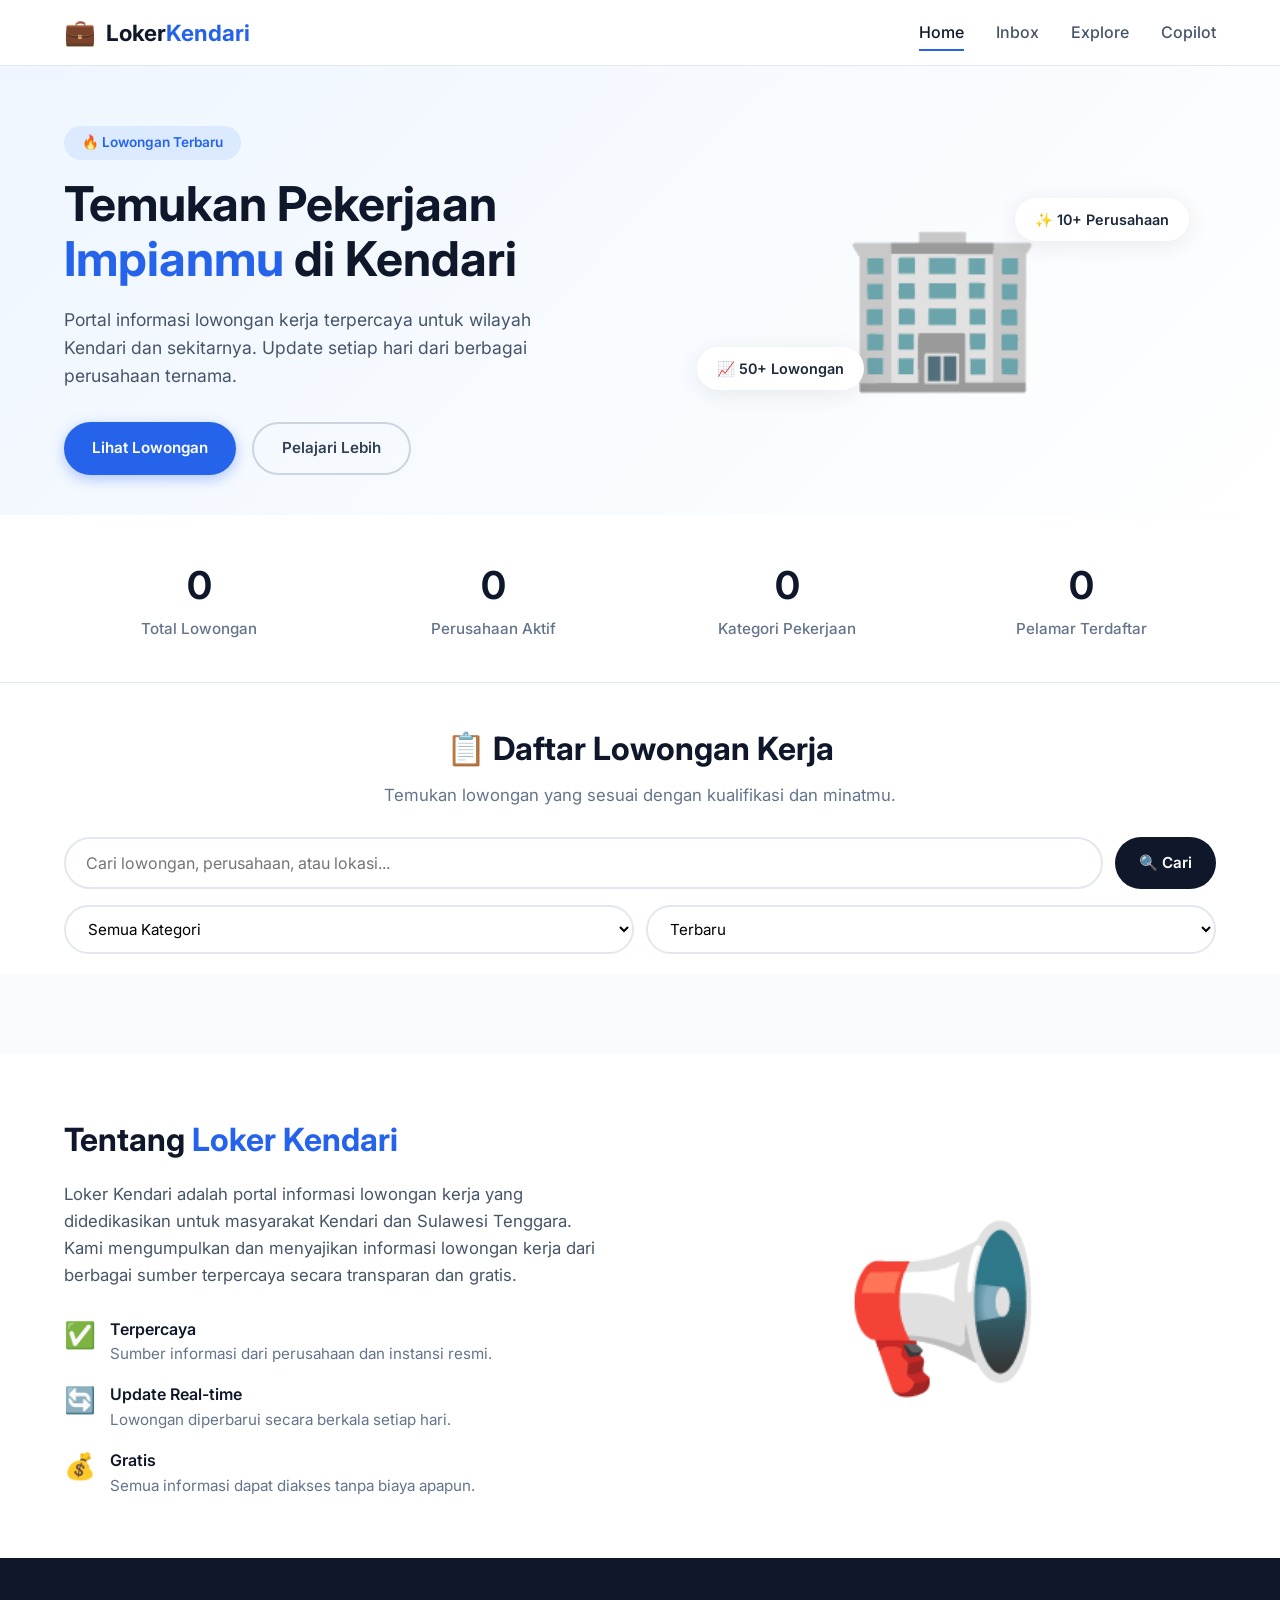
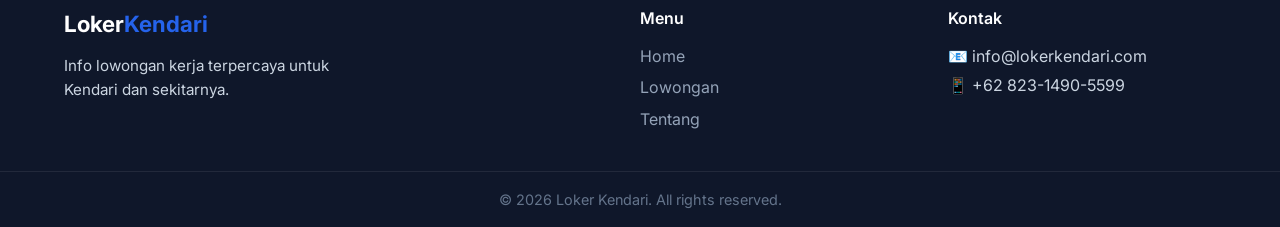
==== index.html @ 2b018ae6 "Update index.html" ====
<!DOCTYPE html>
<html lang="id">
<head>
    <meta charset="UTF-8" />
    <meta name="viewport" content="width=device-width, initial-scale=1.0" />
    <title>Loker Kendari - Info Lowongan Kerja Kendari Terbaru</title>
    <meta name="description" content="Info lowongan kerja terbaru di Kendari, Sulawesi Tenggara." />
    <link rel="stylesheet" href="style.css" />
    <link rel="preconnect" href="https://fonts.googleapis.com" />
    <link rel="preconnect" href="https://fonts.gstatic.com" crossorigin />
    <link href="https://fonts.googleapis.com/css2?family=Inter:opsz,wght@14..32,400;14..32,500;14..32,600;14..32,700&display=swap" rel="stylesheet" />
    <link rel="icon" href="data:image/svg+xml,<svg xmlns='http://www.w3.org/2000/svg' viewBox='0 0 100 100'><text y='.9em' font-size='90'>💼</text></svg>" />
    <!-- Font Awesome -->
    <link rel="stylesheet" href="https://cdnjs.cloudflare.com/ajax/libs/font-awesome/6.5.0/css/all.min.css" />
</head>
<body>

    <!-- ===== HEADER / NAVBAR ===== -->
    <header class="navbar">
        <div class="container nav-container">
            <a href="#" class="logo">
                <span class="logo-icon">💼</span>
                <span class="logo-text">Loker<span class="highlight">Kendari</span></span>
            </a>
            <nav class="nav-menu" id="navMenu">
                <a href="#home" class="nav-link active">Home</a>
                <a href="#" id="navInbox" class="nav-link">Inbox</a>
                <a href="#" id="navExplore" class="nav-link">Explore</a>
                <a href="#" id="navCopilot" class="nav-link">Copilot</a>
            </nav>
            <button class="hamburger" id="hamburger" aria-label="Toggle menu">
                <span></span><span></span><span></span>
            </button>
        </div>
    </header>

    <!-- ===== HERO SECTION ===== -->
    <section class="hero" id="home">
        <div class="container hero-container">
            <div class="hero-content">
                <span class="hero-badge">🔥 Lowongan Terbaru</span>
                <h1 class="hero-title">
                    Temukan Pekerjaan <br />
                    <span class="highlight">Impianmu</span> di Kendari
                </h1>
                <p class="hero-desc">
                    Portal informasi lowongan kerja terpercaya untuk wilayah Kendari
                    dan sekitarnya. Update setiap hari dari berbagai perusahaan ternama.
                </p>
                <div class="hero-actions">
                    <a href="#jobs" class="btn btn-primary">Lihat Lowongan</a>
                    <a href="#about" class="btn btn-outline">Pelajari Lebih</a>
                </div>
            </div>
            <div class="hero-visual">
                <div class="hero-emoji">🏢</div>
                <div class="floating-badge badge-1">✨ 10+ Perusahaan</div>
                <div class="floating-badge badge-2">📈 50+ Lowongan</div>
            </div>
        </div>
    </section>

    <!-- ===== STATS BANNER ===== -->
    <section class="stats">
        <div class="container stats-grid">
            <div class="stat-item">
                <span class="stat-number" data-count="12">0</span>
                <span class="stat-label">Total Lowongan</span>
            </div>
            <div class="stat-item">
                <span class="stat-number" data-count="10">0</span>
                <span class="stat-label">Perusahaan Aktif</span>
            </div>
            <div class="stat-item">
                <span class="stat-number" data-count="6">0</span>
                <span class="stat-label">Kategori Pekerjaan</span>
            </div>
            <div class="stat-item">
                <span class="stat-number" data-count="250">0</span>
                <span class="stat-label">Pelamar Terdaftar</span>
            </div>
        </div>
    </section>

    <!-- ===== FILTER & SEARCH ===== -->
    <section class="filter-section" id="jobs">
        <div class="container">
            <div class="filter-header">
                <h2 class="section-title">📋 Daftar Lowongan Kerja</h2>
                <p class="section-subtitle">Temukan lowongan yang sesuai dengan kualifikasi dan minatmu.</p>
            </div>
            <div class="filter-bar">
                <div class="search-wrapper">
                    <input type="text" id="searchInput" placeholder="Cari lowongan, perusahaan, atau lokasi..." />
                    <button id="searchBtn" class="btn btn-search">🔍 Cari</button>
                </div>
                <div class="filter-options">
                    <select id="categoryFilter">
                        <option value="all">Semua Kategori</option>
                        <option value="Administrasi">Administrasi</option>
                        <option value="Marketing & Sales">Marketing & Sales</option>
                        <option value="Teknologi & IT">Teknologi & IT</option>
                        <option value="Keuangan & Perbankan">Keuangan & Perbankan</option>
                        <option value="Pendidikan">Pendidikan</option>
                        <option value="Kesehatan">Kesehatan</option>
                        <option value="Teknik & Konstruksi">Teknik & Konstruksi</option>
                        <option value="Logistik & Transportasi">Logistik & Transportasi</option>
                    </select>
                    <select id="sortFilter">
                        <option value="terbaru">Terbaru</option>
                        <option value="terlama">Terlama</option>
                        <option value="gaji-tertinggi">Gaji Tertinggi</option>
                        <option value="gaji-terendah">Gaji Terendah</option>
                    </select>
                </div>
            </div>
        </div>
    </section>

    <!-- ===== JOB LISTINGS ===== -->
    <section class="jobs-section">
        <div class="container">
            <div class="jobs-grid" id="jobsGrid"></div>
            <div class="jobs-loading" id="loadingIndicator">
                <div class="spinner"></div>
                <p>Memuat lowongan...</p>
            </div>
            <div class="jobs-empty" id="emptyState" style="display:none;">
                <div class="empty-icon">🔍</div>
                <h3>Tidak ada lowongan ditemukan</h3>
                <p>Coba ubah kata kunci atau filter pencarian.</p>
            </div>
        </div>
    </section>

    <!-- ===== ABOUT SECTION ===== -->
    <section class="about-section" id="about">
        <div class="container about-container">
            <div class="about-content">
                <h2 class="section-title">Tentang <span class="highlight">Loker Kendari</span></h2>
                <p>
                    Loker Kendari adalah portal informasi lowongan kerja yang didedikasikan
                    untuk masyarakat Kendari dan Sulawesi Tenggara. Kami mengumpulkan dan
                    menyajikan informasi lowongan kerja dari berbagai sumber terpercaya
                    secara transparan dan gratis.
                </p>
                <div class="about-features">
                    <div class="about-feature">
                        <span>✅</span>
                        <div>
                            <h4>Terpercaya</h4>
                            <p>Sumber informasi dari perusahaan dan instansi resmi.</p>
                        </div>
                    </div>
                    <div class="about-feature">
                        <span>🔄</span>
                        <div>
                            <h4>Update Real-time</h4>
                            <p>Lowongan diperbarui secara berkala setiap hari.</p>
                        </div>
                    </div>
                    <div class="about-feature">
                        <span>💰</span>
                        <div>
                            <h4>Gratis</h4>
                            <p>Semua informasi dapat diakses tanpa biaya apapun.</p>
                        </div>
                    </div>
                </div>
            </div>
            <div class="about-illustration">
                <div class="about-emoji">📢</div>
            </div>
        </div>
    </section>

    <!-- ===== INBOX POPUP ===== -->
    <div class="inbox-popup" id="inboxPopup">
        <i class="fas fa-envelope-open-text"></i>
        <span>Anda memiliki 3 pesan baru</span>
        <button id="closeInbox">&times;</button>
    </div>

    <!-- ===== EXPLORE MODAL ===== -->
    <div class="modal-overlay" id="exploreModal">
        <div class="modal-box">
            <button class="modal-close" id="closeExplore">&times;</button>
            <h3><i class="fas fa-compass"></i> Explore Lowongan</h3>
            <p>Jelajahi berbagai kategori pekerjaan di Kendari.</p>
            <div class="explore-tags">
                <span>💻 Teknologi</span>
                <span>📊 Marketing</span>
                <span>💰 Keuangan</span>
                <span>📚 Pendidikan</span>
                <span>🏥 Kesehatan</span>
                <span>⚙️ Teknik</span>
            </div>
        </div>
    </div>

    <!-- ===== FOOTER ===== -->
    <footer class="footer">
        <div class="container footer-container">
            <div class="footer-brand">
                <span class="logo-text">Loker<span class="highlight">Kendari</span></span>
                <p>Info lowongan kerja terpercaya untuk Kendari dan sekitarnya.</p>
            </div>
            <div class="footer-links">
                <h4>Menu</h4>
                <a href="#home">Home</a>
                <a href="#jobs">Lowongan</a>
                <a href="#about">Tentang</a>
            </div>
            <div class="footer-contact">
                <h4>Kontak</h4>
                <p>📧 info@lokerkendari.com</p>
                <p>📱 +62 823-1490-5599</p>
            </div>
        </div>
        <div class="footer-bottom">
            <div class="container">
                <p>&copy; 2026 Loker Kendari. All rights reserved.</p>
            </div>
        </div>
    </footer>

    <script src="script.js"></script>
</body>
</html>
---- style.css ----
/* ===== RESET & BASE ===== */
*,
*::before,
*::after {
    margin: 0;
    padding: 0;
    box-sizing: border-box;
}

:root {
    --primary: #2563eb;
    --primary-dark: #1d4ed8;
    --primary-light: #dbeafe;
    --secondary: #0f172a;
    --accent: #f59e0b;
    --gray-50: #f8fafc;
    --gray-100: #f1f5f9;
    --gray-200: #e2e8f0;
    --gray-300: #cbd5e1;
    --gray-400: #94a3b8;
    --gray-500: #64748b;
    --gray-600: #475569;
    --gray-700: #334155;
    --gray-800: #1e293b;
    --gray-900: #0f172a;
    --radius: 12px;
    --shadow: 0 4px 24px rgba(0, 0, 0, 0.08);
    --shadow-hover: 0 8px 40px rgba(0, 0, 0, 0.14);
    --transition: all 0.3s cubic-bezier(0.4, 0, 0.2, 1);
}

html {
    scroll-behavior: smooth;
}

body {
    font-family: 'Inter', -apple-system, BlinkMacSystemFont, sans-serif;
    background: var(--gray-50);
    color: var(--gray-800);
    line-height: 1.6;
}

.container {
    max-width: 1200px;
    margin: 0 auto;
    padding: 0 24px;
}

a {
    text-decoration: none;
    color: inherit;
}

img {
    max-width: 100%;
}

.highlight {
    color: var(--primary);
}

/* ===== BUTTONS ===== */
.btn {
    display: inline-flex;
    align-items: center;
    gap: 8px;
    padding: 12px 28px;
    border: none;
    border-radius: 50px;
    font-weight: 600;
    font-size: 0.95rem;
    cursor: pointer;
    transition: var(--transition);
    font-family: inherit;
}

.btn-primary {
    background: var(--primary);
    color: #fff;
    box-shadow: 0 4px 14px rgba(37, 99, 235, 0.35);
}

.btn-primary:hover {
    background: var(--primary-dark);
    transform: translateY(-2px);
    box-shadow: 0 8px 24px rgba(37, 99, 235, 0.45);
}

.btn-outline {
    background: transparent;
    color: var(--gray-700);
    border: 2px solid var(--gray-300);
}

.btn-outline:hover {
    border-color: var(--primary);
    color: var(--primary);
    transform: translateY(-2px);
}

.btn-search {
    background: var(--secondary);
    color: #fff;
    padding: 12px 24px;
    border-radius: 50px;
}

.btn-search:hover {
    background: var(--gray-800);
}

/* ===== NAVBAR ===== */
.navbar {
    background: rgba(255, 255, 255, 0.92);
    backdrop-filter: blur(12px);
    -webkit-backdrop-filter: blur(12px);
    border-bottom: 1px solid var(--gray-200);
    position: sticky;
    top: 0;
    z-index: 1000;
    padding: 12px 0;
}

.nav-container {
    display: flex;
    justify-content: space-between;
    align-items: center;
}

.logo {
    display: flex;
    align-items: center;
    gap: 10px;
    font-weight: 700;
    font-size: 1.4rem;
    color: var(--secondary);
}

.logo-icon {
    font-size: 1.6rem;
}

.logo-text .highlight {
    color: var(--primary);
}

.nav-menu {
    display: flex;
    gap: 32px;
    align-items: center;
}

.nav-link {
    font-weight: 500;
    color: var(--gray-600);
    transition: var(--transition);
    position: relative;
    padding: 4px 0;
}

.nav-link::after {
    content: '';
    position: absolute;
    bottom: -2px;
    left: 0;
    width: 0;
    height: 2px;
    background: var(--primary);
    transition: var(--transition);
}

.nav-link:hover,
.nav-link.active {
    color: var(--secondary);
}

.nav-link:hover::after,
.nav-link.active::after {
    width: 100%;
}

.hamburger {
    display: none;
    flex-direction: column;
    gap: 5px;
    background: none;
    border: none;
    cursor: pointer;
    padding: 4px;
}

.hamburger span {
    display: block;
    width: 28px;
    height: 3px;
    background: var(--secondary);
    border-radius: 4px;
    transition: var(--transition);
}

/* ===== HERO ===== */
.hero {
    padding: 60px 0 40px;
    background: linear-gradient(135deg, #eff6ff 0%, #ffffff 100%);
}

.hero-container {
    display: grid;
    grid-template-columns: 1fr 1fr;
    gap: 60px;
    align-items: center;
}

.hero-badge {
    display: inline-block;
    background: var(--primary-light);
    color: var(--primary);
    padding: 6px 18px;
    border-radius: 50px;
    font-size: 0.85rem;
    font-weight: 600;
    margin-bottom: 16px;
}

.hero-title {
    font-size: 3rem;
    font-weight: 700;
    line-height: 1.15;
    color: var(--secondary);
    margin-bottom: 20px;
}

.hero-title .highlight {
    color: var(--primary);
}

.hero-desc {
    color: var(--gray-600);
    font-size: 1.1rem;
    max-width: 480px;
    margin-bottom: 32px;
}

.hero-actions {
    display: flex;
    gap: 16px;
    flex-wrap: wrap;
}

.hero-visual {
    position: relative;
    display: flex;
    justify-content: center;
    align-items: center;
}

.hero-emoji {
    font-size: 10rem;
    animation: float 4s ease-in-out infinite;
}

.floating-badge {
    position: absolute;
    background: #fff;
    padding: 10px 20px;
    border-radius: 50px;
    font-weight: 600;
    font-size: 0.9rem;
    box-shadow: var(--shadow);
    animation: float 3s ease-in-out infinite;
}

.badge-1 {
    top: 10%;
    right: 5%;
    animation-delay: 0.5s;
}

.badge-2 {
    bottom: 15%;
    left: 5%;
    animation-delay: 1s;
}

@keyframes float {
    0%, 100% { transform: translateY(0); }
    50% { transform: translateY(-16px); }
}

/* ===== STATS ===== */
.stats {
    padding: 40px 0;
    background: #fff;
    border-bottom: 1px solid var(--gray-200);
}

.stats-grid {
    display: grid;
    grid-template-columns: repeat(4, 1fr);
    gap: 24px;
    text-align: center;
}

.stat-number {
    display: block;
    font-size: 2.4rem;
    font-weight: 700;
    color: var(--secondary);
}

.stat-label {
    color: var(--gray-500);
    font-weight: 500;
    font-size: 0.95rem;
}

/* ===== FILTER ===== */
.filter-section {
    padding: 40px 0 20px;
    background: #fff;
}

.filter-header {
    text-align: center;
    margin-bottom: 28px;
}

.section-title {
    font-size: 2rem;
    font-weight: 700;
    color: var(--secondary);
    margin-bottom: 8px;
}

.section-subtitle {
    color: var(--gray-500);
    font-size: 1.05rem;
}

.filter-bar {
    display: flex;
    flex-direction: column;
    gap: 16px;
}

.search-wrapper {
    display: flex;
    gap: 12px;
    flex: 1;
}

.search-wrapper input {
    flex: 1;
    padding: 14px 20px;
    border: 2px solid var(--gray-200);
    border-radius: 50px;
    font-size: 1rem;
    transition: var(--transition);
    outline: none;
    font-family: inherit;
}

.search-wrapper input:focus {
    border-color: var(--primary);
    box-shadow: 0 0 0 4px rgba(37, 99, 235, 0.12);
}

.filter-options {
    display: flex;
    gap: 12px;
    flex-wrap: wrap;
}

.filter-options select {
    padding: 12px 18px;
    border: 2px solid var(--gray-200);
    border-radius: 50px;
    background: #fff;
    font-size: 0.95rem;
    font-family: inherit;
    cursor: pointer;
    transition: var(--transition);
    outline: none;
    flex: 1;
    min-width: 160px;
}

.filter-options select:focus {
    border-color: var(--primary);
}

/* ===== JOBS GRID ===== */
.jobs-section {
    padding: 20px 0 60px;
}

.jobs-grid {
    display: grid;
    grid-template-columns: repeat(auto-fill, minmax(340px, 1fr));
    gap: 24px;
}

/* Job Card */
.job-card {
    background: #fff;
    border-radius: var(--radius);
    padding: 24px;
    box-shadow: var(--shadow);
    border: 1px solid var(--gray-100);
    transition: var(--transition);
    cursor: default;
    display: flex;
    flex-direction: column;
}

.job-card:hover {
    transform: translateY(-4px);
    box-shadow: var(--shadow-hover);
}

.job-card-header {
    display: flex;
    justify-content: space-between;
    align-items: flex-start;
    margin-bottom: 12px;
}

.job-card-title {
    font-size: 1.15rem;
    font-weight: 600;
    color: var(--secondary);
}

.job-card-company {
    color: var(--gray-600);
    font-weight: 500;
    margin-bottom: 4px;
}

.job-card-company span {
    color: var(--gray-400);
    font-weight: 400;
}

.job-card-tag {
    background: var(--primary-light);
    color: var(--primary);
    padding: 4px 14px;
    border-radius: 50px;
    font-size: 0.75rem;
    font-weight: 600;
    white-space: nowrap;
}

.job-card-details {
    display: flex;
    flex-wrap: wrap;
    gap: 16px;
    margin: 12px 0 16px;
    font-size: 0.9rem;
    color: var(--gray-500);
}

.job-card-details span {
    display: flex;
    align-items: center;
    gap: 6px;
}

.job-card-desc {
    color: var(--gray-600);
    font-size: 0.95rem;
    line-height: 1.5;
    margin-bottom: 16px;
    flex: 1;
}

.job-card-footer {
    display: flex;
    justify-content: space-between;
    align-items: center;
    padding-top: 16px;
    border-top: 1px solid var(--gray-100);
}

.job-card-salary {
    font-weight: 600;
    color: var(--secondary);
}

.job-card-salary small {
    font-weight: 400;
    color: var(--gray-400);
}

.job-card-btn {
    padding: 8px 20px;
    background: var(--primary);
    color: #fff;
    border: none;
    border-radius: 50px;
    font-weight: 600;
    font-size: 0.85rem;
    cursor: pointer;
    transition: var(--transition);
    font-family: inherit;
}

.job-card-btn:hover {
    background: var(--primary-dark);
    transform: scale(1.03);
}

/* ===== LOADING & EMPTY ===== */
.jobs-loading {
    text-align: center;
    padding: 60px 0;
    display: none;
}

.jobs-loading.active {
    display: block;
}

.spinner {
    width: 48px;
    height: 48px;
    border: 4px solid var(--gray-200);
    border-top-color: var(--primary);
    border-radius: 50%;
    animation: spin 0.8s linear infinite;
    margin: 0 auto 16px;
}

@keyframes spin {
    to { transform: rotate(360deg); }
}

.jobs-empty {
    text-align: center;
    padding: 60px 0;
}

.empty-icon {
    font-size: 4rem;
    margin-bottom: 16px;
}

.jobs-empty h3 {
    font-size: 1.4rem;
    color: var(--secondary);
    margin-bottom: 8px;
}

.jobs-empty p {
    color: var(--gray-500);
}

/* ===== ABOUT ===== */
.about-section {
    padding: 60px 0;
    background: #fff;
}

.about-container {
    display: grid;
    grid-template-columns: 1fr 1fr;
    gap: 60px;
    align-items: center;
}

.about-content p {
    color: var(--gray-600);
    margin: 16px 0 28px;
    font-size: 1.05rem;
}

.about-features {
    display: flex;
    flex-direction: column;
    gap: 16px;
}

.about-feature {
    display: flex;
    gap: 14px;
    align-items: flex-start;
}

.about-feature span {
    font-size: 1.6rem;
    line-height: 1.4;
}

.about-feature h4 {
    font-weight: 600;
    color: var(--secondary);
}

.about-feature p {
    color: var(--gray-500);
    font-size: 0.95rem;
    margin: 0;
}

.about-illustration {
    display: flex;
    justify-content: center;
    align-items: center;
}

.about-emoji {
    font-size: 10rem;
    animation: float 4s ease-in-out infinite;
}

/* ===== INBOX POPUP ===== */
.inbox-popup {
    display: none;
    position: fixed;
    bottom: 24px;
    right: 24px;
    background: var(--secondary);
    color: #fff;
    padding: 14px 24px;
    border-radius: 50px;
    align-items: center;
    gap: 12px;
    box-shadow: var(--shadow-hover);
    z-index: 999;
    border-left: 4px solid var(--primary);
}

.inbox-popup.show {
    display: flex;
}

.inbox-popup button {
    background: none;
    border: none;
    color: #fff;
    font-size: 1.5rem;
    cursor: pointer;
}

/* ===== MODAL ===== */
.modal-overlay {
    display: none;
    position: fixed;
    inset: 0;
    background: rgba(0, 0, 0, 0.5);
    backdrop-filter: blur(4px);
    z-index: 2000;
    justify-content: center;
    align-items: center;
}

.modal-overlay.show {
    display: flex;
}

.modal-box {
    background: #fff;
    max-width: 450px;
    width: 90%;
    padding: 2rem;
    border-radius: 24px;
    text-align: center;
    position: relative;
}

.modal-close {
    position: absolute;
    top: 12px;
    right: 18px;
    font-size: 1.8rem;
    background: none;
    border: none;
    cursor: pointer;
    color: var(--gray-400);
}

.modal-close:hover {
    color: var(--secondary);
}

.modal-box h3 {
    font-size: 1.4rem;
    margin-bottom: 8px;
}

.modal-box p {
    color: var(--gray-600);
    margin-bottom: 20px;
}

.modal-actions {
    display: flex;
    gap: 12px;
    justify-content: center;
}

.explore-tags {
    display: flex;
    flex-wrap: wrap;
    gap: 8px;
    justify-content: center;
    margin-top: 12px;
}

.explore-tags span {
    background: var(--gray-100);
    padding: 6px 16px;
    border-radius: 50px;
    font-size: 0.9rem;
}

/* ===== FOOTER ===== */
.footer {
    background: var(--secondary);
    color: var(--gray-300);
    padding: 48px 0 0;
}

.footer-container {
    display: grid;
    grid-template-columns: 2fr 1fr 1fr;
    gap: 40px;
    padding-bottom: 32px;
}

.footer-brand .logo-text {
    font-size: 1.4rem;
    font-weight: 700;
    color: #fff;
}

.footer-brand p {
    margin-top: 12px;
    font-size: 0.95rem;
    max-width: 280px;
}

.footer-links h4,
.footer-contact h4 {
    color: #fff;
    font-weight: 600;
    margin-bottom: 12px;
}

.footer-links a {
    display: block;
    color: var(--gray-400);
    transition: var(--transition);
    margin-bottom: 6px;
}

.footer-links a:hover {
    color: #fff;
}

.footer-contact p {
    margin-bottom: 4px;
}

.footer-bottom {
    border-top: 1px solid rgba(255, 255, 255, 0.08);
    padding: 16px 0;
    text-align: center;
    font-size: 0.9rem;
    color: var(--gray-500);
}

/* ===== RESPONSIVE ===== */
@media (max-width: 992px) {
    .hero-container {
        grid-template-columns: 1fr;
        text-align: center;
    }
    .hero-desc {
        margin-left: auto;
        margin-right: auto;
    }
    .hero-actions {
        justify-content: center;
    }
    .hero-emoji {
        font-size: 6rem;
    }
    .about-container {
        grid-template-columns: 1fr;
        text-align: center;
    }
    .about-feature {
        justify-content: center;
    }
    .footer-container {
        grid-template-columns: 1fr 1fr;
    }
}

@media (max-width: 768px) {
    .nav-menu {
        display: none;
        flex-direction: column;
        gap: 16px;
        background: #fff;
        padding: 24px;
        border-radius: var(--radius);
        box-shadow: var(--shadow-hover);
        position: absolute;
        top: 72px;
        right: 20px;
        left: 20px;
        border: 1px solid var(--gray-200);
    }
    .nav-menu.open {
        display: flex;
    }
    .hamburger {
        display: flex;
    }
    .hero-title {
        font-size: 2.2rem;
    }
    .stats-grid {
        grid-template-columns: repeat(2, 1fr);
    }
    .jobs-grid {
        grid-template-columns: 1fr;
    }
    .filter-options {
        flex-direction: column;
    }
    .filter-options select {
        min-width: unset;
    }
    .footer-container {
        grid-template-columns: 1fr;
        text-align: center;
    }
    .footer-brand p {
        margin-left: auto;
        margin-right: auto;
    }
    .floating-badge {
        display: none;
    }
    .inbox-popup {
        left: 16px;
        right: 16px;
        bottom: 16px;
        justify-content: center;
    }
}

@media (max-width: 480px) {
    .hero-title {
        font-size: 1.8rem;
    }
    .search-wrapper {
        flex-direction: column;
    }
    .stat-number {
        font-size: 1.8rem;
    }
    .job-card-footer {
        flex-direction: column;
        gap: 12px;
        align-items: stretch;
    }
}
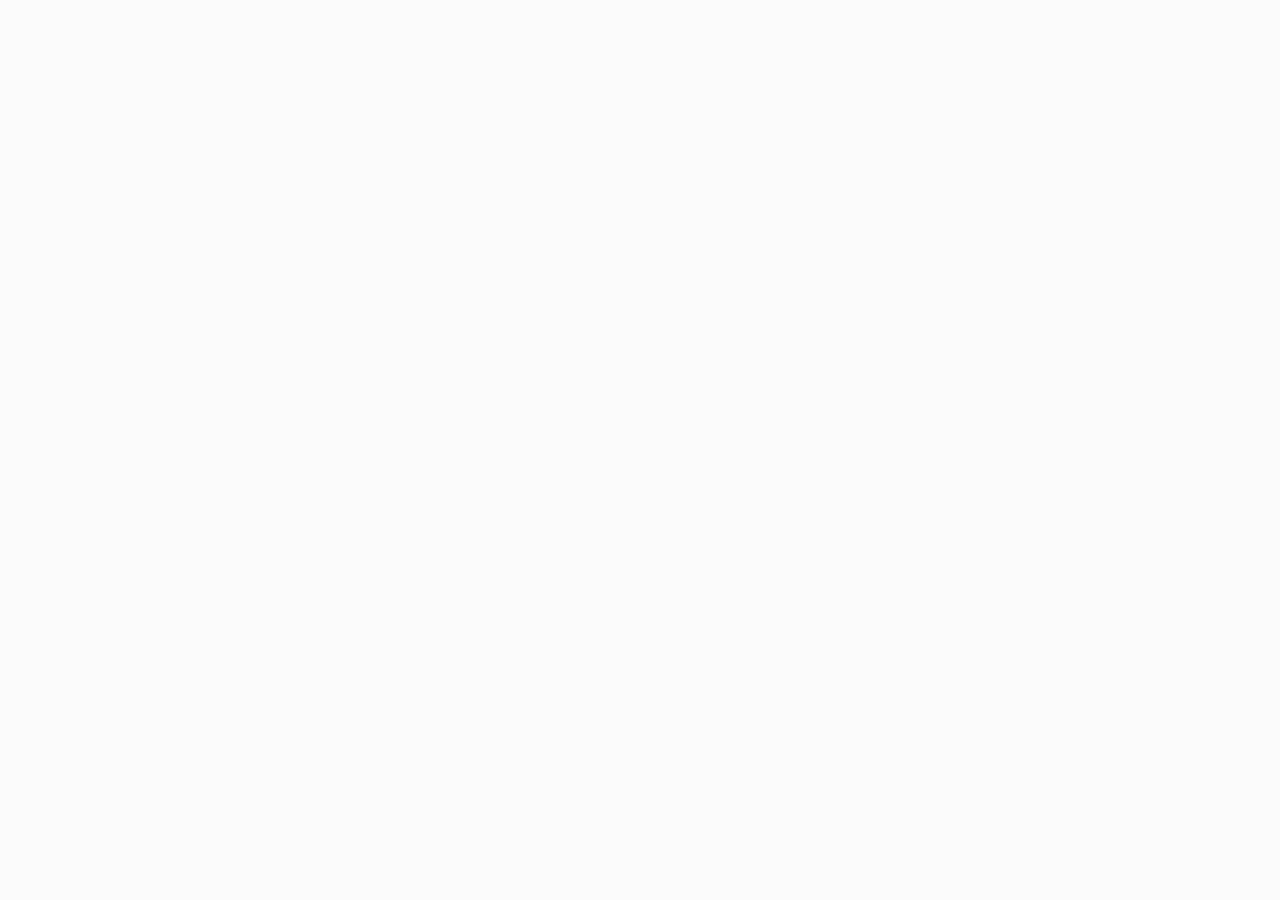
==== commit cc64db5e: "Update index.html" ====
--- a/index.html
+++ b/index.html
@@ -10,220 +10,15 @@
     <link rel="preconnect" href="https://fonts.gstatic.com" crossorigin />
     <link href="https://fonts.googleapis.com/css2?family=Inter:opsz,wght@14..32,400;14..32,500;14..32,600;14..32,700&display=swap" rel="stylesheet" />
     <link rel="icon" href="data:image/svg+xml,<svg xmlns='http://www.w3.org/2000/svg' viewBox='0 0 100 100'><text y='.9em' font-size='90'>💼</text></svg>" />
-    <!-- Font Awesome -->
     <link rel="stylesheet" href="https://cdnjs.cloudflare.com/ajax/libs/font-awesome/6.5.0/css/all.min.css" />
 </head>
 <body>
+    <!-- Semua komponen akan dimuat di sini oleh loader.js -->
+    <div id="app"></div>
 
-    <!-- ===== HEADER / NAVBAR ===== -->
-    <header class="navbar">
-        <div class="container nav-container">
-            <a href="#" class="logo">
-                <span class="logo-icon">💼</span>
-                <span class="logo-text">Loker<span class="highlight">Kendari</span></span>
-            </a>
-            <nav class="nav-menu" id="navMenu">
-                <a href="#home" class="nav-link active">Home</a>
-                <a href="#" id="navInbox" class="nav-link">Inbox</a>
-                <a href="#" id="navExplore" class="nav-link">Explore</a>
-                <a href="#" id="navCopilot" class="nav-link">Copilot</a>
-            </nav>
-            <button class="hamburger" id="hamburger" aria-label="Toggle menu">
-                <span></span><span></span><span></span>
-            </button>
-        </div>
-    </header>
-
-    <!-- ===== HERO SECTION ===== -->
-    <section class="hero" id="home">
-        <div class="container hero-container">
-            <div class="hero-content">
-                <span class="hero-badge">🔥 Lowongan Terbaru</span>
-                <h1 class="hero-title">
-                    Temukan Pekerjaan <br />
-                    <span class="highlight">Impianmu</span> di Kendari
-                </h1>
-                <p class="hero-desc">
-                    Portal informasi lowongan kerja terpercaya untuk wilayah Kendari
-                    dan sekitarnya. Update setiap hari dari berbagai perusahaan ternama.
-                </p>
-                <div class="hero-actions">
-                    <a href="#jobs" class="btn btn-primary">Lihat Lowongan</a>
-                    <a href="#about" class="btn btn-outline">Pelajari Lebih</a>
-                </div>
-            </div>
-            <div class="hero-visual">
-                <div class="hero-emoji">🏢</div>
-                <div class="floating-badge badge-1">✨ 10+ Perusahaan</div>
-                <div class="floating-badge badge-2">📈 50+ Lowongan</div>
-            </div>
-        </div>
-    </section>
-
-    <!-- ===== STATS BANNER ===== -->
-    <section class="stats">
-        <div class="container stats-grid">
-            <div class="stat-item">
-                <span class="stat-number" data-count="12">0</span>
-                <span class="stat-label">Total Lowongan</span>
-            </div>
-            <div class="stat-item">
-                <span class="stat-number" data-count="10">0</span>
-                <span class="stat-label">Perusahaan Aktif</span>
-            </div>
-            <div class="stat-item">
-                <span class="stat-number" data-count="6">0</span>
-                <span class="stat-label">Kategori Pekerjaan</span>
-            </div>
-            <div class="stat-item">
-                <span class="stat-number" data-count="250">0</span>
-                <span class="stat-label">Pelamar Terdaftar</span>
-            </div>
-        </div>
-    </section>
-
-    <!-- ===== FILTER & SEARCH ===== -->
-    <section class="filter-section" id="jobs">
-        <div class="container">
-            <div class="filter-header">
-                <h2 class="section-title">📋 Daftar Lowongan Kerja</h2>
-                <p class="section-subtitle">Temukan lowongan yang sesuai dengan kualifikasi dan minatmu.</p>
-            </div>
-            <div class="filter-bar">
-                <div class="search-wrapper">
-                    <input type="text" id="searchInput" placeholder="Cari lowongan, perusahaan, atau lokasi..." />
-                    <button id="searchBtn" class="btn btn-search">🔍 Cari</button>
-                </div>
-                <div class="filter-options">
-                    <select id="categoryFilter">
-                        <option value="all">Semua Kategori</option>
-                        <option value="Administrasi">Administrasi</option>
-                        <option value="Marketing & Sales">Marketing & Sales</option>
-                        <option value="Teknologi & IT">Teknologi & IT</option>
-                        <option value="Keuangan & Perbankan">Keuangan & Perbankan</option>
-                        <option value="Pendidikan">Pendidikan</option>
-                        <option value="Kesehatan">Kesehatan</option>
-                        <option value="Teknik & Konstruksi">Teknik & Konstruksi</option>
-                        <option value="Logistik & Transportasi">Logistik & Transportasi</option>
-                    </select>
-                    <select id="sortFilter">
-                        <option value="terbaru">Terbaru</option>
-                        <option value="terlama">Terlama</option>
-                        <option value="gaji-tertinggi">Gaji Tertinggi</option>
-                        <option value="gaji-terendah">Gaji Terendah</option>
-                    </select>
-                </div>
-            </div>
-        </div>
-    </section>
-
-    <!-- ===== JOB LISTINGS ===== -->
-    <section class="jobs-section">
-        <div class="container">
-            <div class="jobs-grid" id="jobsGrid"></div>
-            <div class="jobs-loading" id="loadingIndicator">
-                <div class="spinner"></div>
-                <p>Memuat lowongan...</p>
-            </div>
-            <div class="jobs-empty" id="emptyState" style="display:none;">
-                <div class="empty-icon">🔍</div>
-                <h3>Tidak ada lowongan ditemukan</h3>
-                <p>Coba ubah kata kunci atau filter pencarian.</p>
-            </div>
-        </div>
-    </section>
-
-    <!-- ===== ABOUT SECTION ===== -->
-    <section class="about-section" id="about">
-        <div class="container about-container">
-            <div class="about-content">
-                <h2 class="section-title">Tentang <span class="highlight">Loker Kendari</span></h2>
-                <p>
-                    Loker Kendari adalah portal informasi lowongan kerja yang didedikasikan
-                    untuk masyarakat Kendari dan Sulawesi Tenggara. Kami mengumpulkan dan
-                    menyajikan informasi lowongan kerja dari berbagai sumber terpercaya
-                    secara transparan dan gratis.
-                </p>
-                <div class="about-features">
-                    <div class="about-feature">
-                        <span>✅</span>
-                        <div>
-                            <h4>Terpercaya</h4>
-                            <p>Sumber informasi dari perusahaan dan instansi resmi.</p>
-                        </div>
-                    </div>
-                    <div class="about-feature">
-                        <span>🔄</span>
-                        <div>
-                            <h4>Update Real-time</h4>
-                            <p>Lowongan diperbarui secara berkala setiap hari.</p>
-                        </div>
-                    </div>
-                    <div class="about-feature">
-                        <span>💰</span>
-                        <div>
-                            <h4>Gratis</h4>
-                            <p>Semua informasi dapat diakses tanpa biaya apapun.</p>
-                        </div>
-                    </div>
-                </div>
-            </div>
-            <div class="about-illustration">
-                <div class="about-emoji">📢</div>
-            </div>
-        </div>
-    </section>
-
-    <!-- ===== INBOX POPUP ===== -->
-    <div class="inbox-popup" id="inboxPopup">
-        <i class="fas fa-envelope-open-text"></i>
-        <span>Anda memiliki 3 pesan baru</span>
-        <button id="closeInbox">&times;</button>
-    </div>
-
-    <!-- ===== EXPLORE MODAL ===== -->
-    <div class="modal-overlay" id="exploreModal">
-        <div class="modal-box">
-            <button class="modal-close" id="closeExplore">&times;</button>
-            <h3><i class="fas fa-compass"></i> Explore Lowongan</h3>
-            <p>Jelajahi berbagai kategori pekerjaan di Kendari.</p>
-            <div class="explore-tags">
-                <span>💻 Teknologi</span>
-                <span>📊 Marketing</span>
-                <span>💰 Keuangan</span>
-                <span>📚 Pendidikan</span>
-                <span>🏥 Kesehatan</span>
-                <span>⚙️ Teknik</span>
-            </div>
-        </div>
-    </div>
-
-    <!-- ===== FOOTER ===== -->
-    <footer class="footer">
-        <div class="container footer-container">
-            <div class="footer-brand">
-                <span class="logo-text">Loker<span class="highlight">Kendari</span></span>
-                <p>Info lowongan kerja terpercaya untuk Kendari dan sekitarnya.</p>
-            </div>
-            <div class="footer-links">
-                <h4>Menu</h4>
-                <a href="#home">Home</a>
-                <a href="#jobs">Lowongan</a>
-                <a href="#about">Tentang</a>
-            </div>
-            <div class="footer-contact">
-                <h4>Kontak</h4>
-                <p>📧 info@lokerkendari.com</p>
-                <p>📱 +62 823-1490-5599</p>
-            </div>
-        </div>
-        <div class="footer-bottom">
-            <div class="container">
-                <p>&copy; 2026 Loker Kendari. All rights reserved.</p>
-            </div>
-        </div>
-    </footer>
-
-    <script src="script.js"></script>
+    <!-- Loader.js memuat komponen HTML terlebih dahulu -->
+    <script src="loader.js"></script>
+    <!-- Setelah komponen dimuat, baru script.js dijalankan -->
+    <script type="module" src="script.js"></script>
 </body>
 </html>
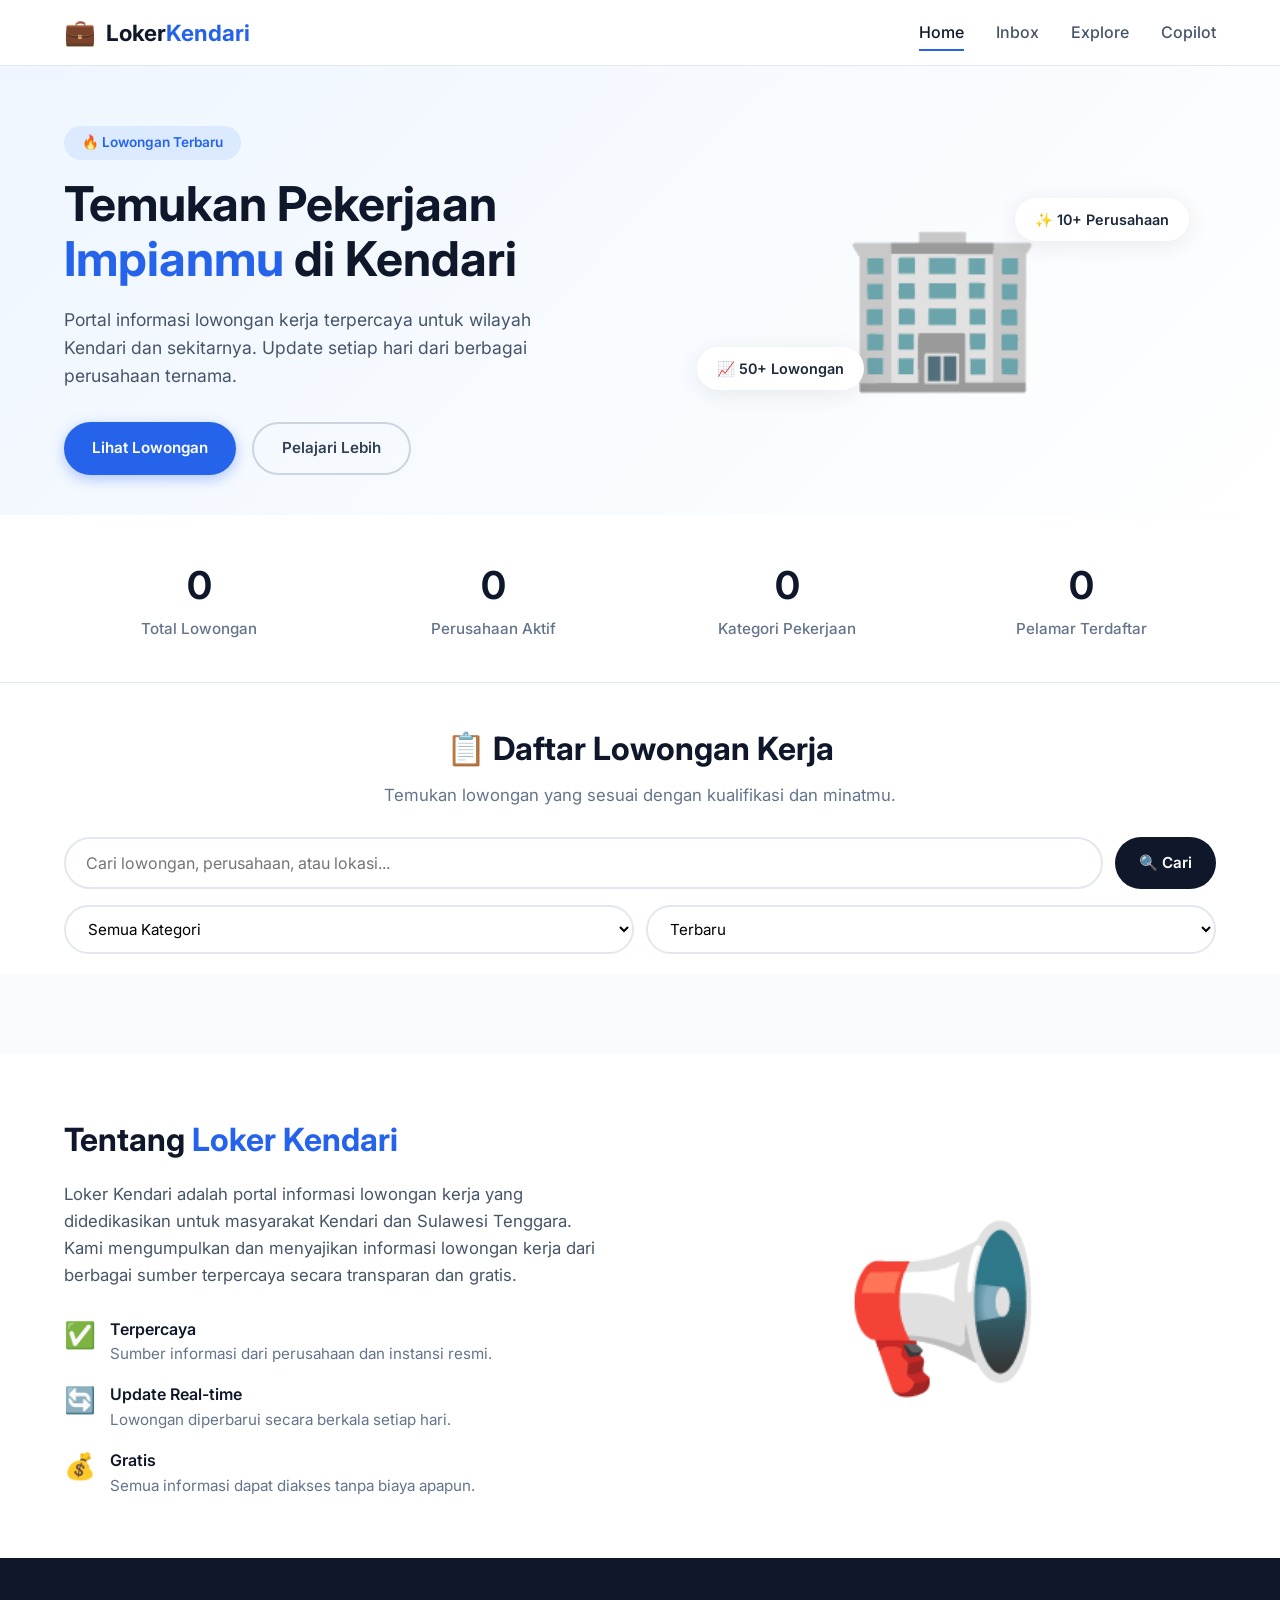
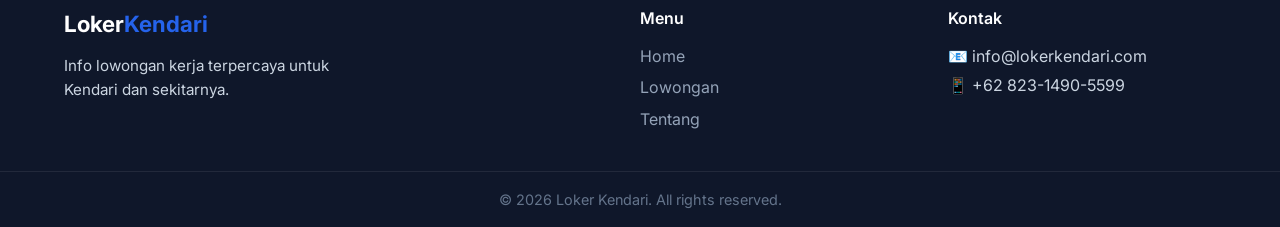
==== commit 4a742152: "Update index.html" ====
--- a/index.html
+++ b/index.html
@@ -16,9 +16,13 @@
     <!-- Semua komponen akan dimuat di sini oleh loader.js -->
     <div id="app"></div>
 
-    <!-- Loader.js memuat komponen HTML terlebih dahulu -->
+    <!-- 1. Loader: memuat komponen HTML dari folder components/ -->
     <script src="loader.js"></script>
-    <!-- Setelah komponen dimuat, baru script.js dijalankan -->
+
+    <!-- 2. Error Handler: mendeteksi dan melaporkan error (development) -->
+    <script src="error-handler.js"></script>
+
+    <!-- 3. Script utama: logika interaktif (ES Module) -->
     <script type="module" src="script.js"></script>
 </body>
 </html>
--- a/style.css
+++ b/style.css
@@ -1,872 +1,5 @@
-/* ===== RESET & BASE ===== */
-*,
-*::before,
-*::after {
-    margin: 0;
-    padding: 0;
-    box-sizing: border-box;
-}
-
-:root {
-    --primary: #2563eb;
-    --primary-dark: #1d4ed8;
-    --primary-light: #dbeafe;
-    --secondary: #0f172a;
-    --accent: #f59e0b;
-    --gray-50: #f8fafc;
-    --gray-100: #f1f5f9;
-    --gray-200: #e2e8f0;
-    --gray-300: #cbd5e1;
-    --gray-400: #94a3b8;
-    --gray-500: #64748b;
-    --gray-600: #475569;
-    --gray-700: #334155;
-    --gray-800: #1e293b;
-    --gray-900: #0f172a;
-    --radius: 12px;
-    --shadow: 0 4px 24px rgba(0, 0, 0, 0.08);
-    --shadow-hover: 0 8px 40px rgba(0, 0, 0, 0.14);
-    --transition: all 0.3s cubic-bezier(0.4, 0, 0.2, 1);
-}
-
-html {
-    scroll-behavior: smooth;
-}
-
-body {
-    font-family: 'Inter', -apple-system, BlinkMacSystemFont, sans-serif;
-    background: var(--gray-50);
-    color: var(--gray-800);
-    line-height: 1.6;
-}
-
-.container {
-    max-width: 1200px;
-    margin: 0 auto;
-    padding: 0 24px;
-}
-
-a {
-    text-decoration: none;
-    color: inherit;
-}
-
-img {
-    max-width: 100%;
-}
-
-.highlight {
-    color: var(--primary);
-}
-
-/* ===== BUTTONS ===== */
-.btn {
-    display: inline-flex;
-    align-items: center;
-    gap: 8px;
-    padding: 12px 28px;
-    border: none;
-    border-radius: 50px;
-    font-weight: 600;
-    font-size: 0.95rem;
-    cursor: pointer;
-    transition: var(--transition);
-    font-family: inherit;
-}
-
-.btn-primary {
-    background: var(--primary);
-    color: #fff;
-    box-shadow: 0 4px 14px rgba(37, 99, 235, 0.35);
-}
-
-.btn-primary:hover {
-    background: var(--primary-dark);
-    transform: translateY(-2px);
-    box-shadow: 0 8px 24px rgba(37, 99, 235, 0.45);
-}
-
-.btn-outline {
-    background: transparent;
-    color: var(--gray-700);
-    border: 2px solid var(--gray-300);
-}
-
-.btn-outline:hover {
-    border-color: var(--primary);
-    color: var(--primary);
-    transform: translateY(-2px);
-}
-
-.btn-search {
-    background: var(--secondary);
-    color: #fff;
-    padding: 12px 24px;
-    border-radius: 50px;
-}
-
-.btn-search:hover {
-    background: var(--gray-800);
-}
-
-/* ===== NAVBAR ===== */
-.navbar {
-    background: rgba(255, 255, 255, 0.92);
-    backdrop-filter: blur(12px);
-    -webkit-backdrop-filter: blur(12px);
-    border-bottom: 1px solid var(--gray-200);
-    position: sticky;
-    top: 0;
-    z-index: 1000;
-    padding: 12px 0;
-}
-
-.nav-container {
-    display: flex;
-    justify-content: space-between;
-    align-items: center;
-}
-
-.logo {
-    display: flex;
-    align-items: center;
-    gap: 10px;
-    font-weight: 700;
-    font-size: 1.4rem;
-    color: var(--secondary);
-}
-
-.logo-icon {
-    font-size: 1.6rem;
-}
-
-.logo-text .highlight {
-    color: var(--primary);
-}
-
-.nav-menu {
-    display: flex;
-    gap: 32px;
-    align-items: center;
-}
-
-.nav-link {
-    font-weight: 500;
-    color: var(--gray-600);
-    transition: var(--transition);
-    position: relative;
-    padding: 4px 0;
-}
-
-.nav-link::after {
-    content: '';
-    position: absolute;
-    bottom: -2px;
-    left: 0;
-    width: 0;
-    height: 2px;
-    background: var(--primary);
-    transition: var(--transition);
-}
-
-.nav-link:hover,
-.nav-link.active {
-    color: var(--secondary);
-}
-
-.nav-link:hover::after,
-.nav-link.active::after {
-    width: 100%;
-}
-
-.hamburger {
-    display: none;
-    flex-direction: column;
-    gap: 5px;
-    background: none;
-    border: none;
-    cursor: pointer;
-    padding: 4px;
-}
-
-.hamburger span {
-    display: block;
-    width: 28px;
-    height: 3px;
-    background: var(--secondary);
-    border-radius: 4px;
-    transition: var(--transition);
-}
-
-/* ===== HERO ===== */
-.hero {
-    padding: 60px 0 40px;
-    background: linear-gradient(135deg, #eff6ff 0%, #ffffff 100%);
-}
-
-.hero-container {
-    display: grid;
-    grid-template-columns: 1fr 1fr;
-    gap: 60px;
-    align-items: center;
-}
-
-.hero-badge {
-    display: inline-block;
-    background: var(--primary-light);
-    color: var(--primary);
-    padding: 6px 18px;
-    border-radius: 50px;
-    font-size: 0.85rem;
-    font-weight: 600;
-    margin-bottom: 16px;
-}
-
-.hero-title {
-    font-size: 3rem;
-    font-weight: 700;
-    line-height: 1.15;
-    color: var(--secondary);
-    margin-bottom: 20px;
-}
-
-.hero-title .highlight {
-    color: var(--primary);
-}
-
-.hero-desc {
-    color: var(--gray-600);
-    font-size: 1.1rem;
-    max-width: 480px;
-    margin-bottom: 32px;
-}
-
-.hero-actions {
-    display: flex;
-    gap: 16px;
-    flex-wrap: wrap;
-}
-
-.hero-visual {
-    position: relative;
-    display: flex;
-    justify-content: center;
-    align-items: center;
-}
-
-.hero-emoji {
-    font-size: 10rem;
-    animation: float 4s ease-in-out infinite;
-}
-
-.floating-badge {
-    position: absolute;
-    background: #fff;
-    padding: 10px 20px;
-    border-radius: 50px;
-    font-weight: 600;
-    font-size: 0.9rem;
-    box-shadow: var(--shadow);
-    animation: float 3s ease-in-out infinite;
-}
-
-.badge-1 {
-    top: 10%;
-    right: 5%;
-    animation-delay: 0.5s;
-}
-
-.badge-2 {
-    bottom: 15%;
-    left: 5%;
-    animation-delay: 1s;
-}
-
-@keyframes float {
-    0%, 100% { transform: translateY(0); }
-    50% { transform: translateY(-16px); }
-}
-
-/* ===== STATS ===== */
-.stats {
-    padding: 40px 0;
-    background: #fff;
-    border-bottom: 1px solid var(--gray-200);
-}
-
-.stats-grid {
-    display: grid;
-    grid-template-columns: repeat(4, 1fr);
-    gap: 24px;
-    text-align: center;
-}
-
-.stat-number {
-    display: block;
-    font-size: 2.4rem;
-    font-weight: 700;
-    color: var(--secondary);
-}
-
-.stat-label {
-    color: var(--gray-500);
-    font-weight: 500;
-    font-size: 0.95rem;
-}
-
-/* ===== FILTER ===== */
-.filter-section {
-    padding: 40px 0 20px;
-    background: #fff;
-}
-
-.filter-header {
-    text-align: center;
-    margin-bottom: 28px;
-}
-
-.section-title {
-    font-size: 2rem;
-    font-weight: 700;
-    color: var(--secondary);
-    margin-bottom: 8px;
-}
-
-.section-subtitle {
-    color: var(--gray-500);
-    font-size: 1.05rem;
-}
-
-.filter-bar {
-    display: flex;
-    flex-direction: column;
-    gap: 16px;
-}
-
-.search-wrapper {
-    display: flex;
-    gap: 12px;
-    flex: 1;
-}
-
-.search-wrapper input {
-    flex: 1;
-    padding: 14px 20px;
-    border: 2px solid var(--gray-200);
-    border-radius: 50px;
-    font-size: 1rem;
-    transition: var(--transition);
-    outline: none;
-    font-family: inherit;
-}
-
-.search-wrapper input:focus {
-    border-color: var(--primary);
-    box-shadow: 0 0 0 4px rgba(37, 99, 235, 0.12);
-}
-
-.filter-options {
-    display: flex;
-    gap: 12px;
-    flex-wrap: wrap;
-}
-
-.filter-options select {
-    padding: 12px 18px;
-    border: 2px solid var(--gray-200);
-    border-radius: 50px;
-    background: #fff;
-    font-size: 0.95rem;
-    font-family: inherit;
-    cursor: pointer;
-    transition: var(--transition);
-    outline: none;
-    flex: 1;
-    min-width: 160px;
-}
-
-.filter-options select:focus {
-    border-color: var(--primary);
-}
-
-/* ===== JOBS GRID ===== */
-.jobs-section {
-    padding: 20px 0 60px;
-}
-
-.jobs-grid {
-    display: grid;
-    grid-template-columns: repeat(auto-fill, minmax(340px, 1fr));
-    gap: 24px;
-}
-
-/* Job Card */
-.job-card {
-    background: #fff;
-    border-radius: var(--radius);
-    padding: 24px;
-    box-shadow: var(--shadow);
-    border: 1px solid var(--gray-100);
-    transition: var(--transition);
-    cursor: default;
-    display: flex;
-    flex-direction: column;
-}
-
-.job-card:hover {
-    transform: translateY(-4px);
-    box-shadow: var(--shadow-hover);
-}
-
-.job-card-header {
-    display: flex;
-    justify-content: space-between;
-    align-items: flex-start;
-    margin-bottom: 12px;
-}
-
-.job-card-title {
-    font-size: 1.15rem;
-    font-weight: 600;
-    color: var(--secondary);
-}
-
-.job-card-company {
-    color: var(--gray-600);
-    font-weight: 500;
-    margin-bottom: 4px;
-}
-
-.job-card-company span {
-    color: var(--gray-400);
-    font-weight: 400;
-}
-
-.job-card-tag {
-    background: var(--primary-light);
-    color: var(--primary);
-    padding: 4px 14px;
-    border-radius: 50px;
-    font-size: 0.75rem;
-    font-weight: 600;
-    white-space: nowrap;
-}
-
-.job-card-details {
-    display: flex;
-    flex-wrap: wrap;
-    gap: 16px;
-    margin: 12px 0 16px;
-    font-size: 0.9rem;
-    color: var(--gray-500);
-}
-
-.job-card-details span {
-    display: flex;
-    align-items: center;
-    gap: 6px;
-}
-
-.job-card-desc {
-    color: var(--gray-600);
-    font-size: 0.95rem;
-    line-height: 1.5;
-    margin-bottom: 16px;
-    flex: 1;
-}
-
-.job-card-footer {
-    display: flex;
-    justify-content: space-between;
-    align-items: center;
-    padding-top: 16px;
-    border-top: 1px solid var(--gray-100);
-}
-
-.job-card-salary {
-    font-weight: 600;
-    color: var(--secondary);
-}
-
-.job-card-salary small {
-    font-weight: 400;
-    color: var(--gray-400);
-}
-
-.job-card-btn {
-    padding: 8px 20px;
-    background: var(--primary);
-    color: #fff;
-    border: none;
-    border-radius: 50px;
-    font-weight: 600;
-    font-size: 0.85rem;
-    cursor: pointer;
-    transition: var(--transition);
-    font-family: inherit;
-}
-
-.job-card-btn:hover {
-    background: var(--primary-dark);
-    transform: scale(1.03);
-}
-
-/* ===== LOADING & EMPTY ===== */
-.jobs-loading {
-    text-align: center;
-    padding: 60px 0;
-    display: none;
-}
-
-.jobs-loading.active {
-    display: block;
-}
-
-.spinner {
-    width: 48px;
-    height: 48px;
-    border: 4px solid var(--gray-200);
-    border-top-color: var(--primary);
-    border-radius: 50%;
-    animation: spin 0.8s linear infinite;
-    margin: 0 auto 16px;
-}
-
-@keyframes spin {
-    to { transform: rotate(360deg); }
-}
-
-.jobs-empty {
-    text-align: center;
-    padding: 60px 0;
-}
-
-.empty-icon {
-    font-size: 4rem;
-    margin-bottom: 16px;
-}
-
-.jobs-empty h3 {
-    font-size: 1.4rem;
-    color: var(--secondary);
-    margin-bottom: 8px;
-}
-
-.jobs-empty p {
-    color: var(--gray-500);
-}
-
-/* ===== ABOUT ===== */
-.about-section {
-    padding: 60px 0;
-    background: #fff;
-}
-
-.about-container {
-    display: grid;
-    grid-template-columns: 1fr 1fr;
-    gap: 60px;
-    align-items: center;
-}
-
-.about-content p {
-    color: var(--gray-600);
-    margin: 16px 0 28px;
-    font-size: 1.05rem;
-}
-
-.about-features {
-    display: flex;
-    flex-direction: column;
-    gap: 16px;
-}
-
-.about-feature {
-    display: flex;
-    gap: 14px;
-    align-items: flex-start;
-}
-
-.about-feature span {
-    font-size: 1.6rem;
-    line-height: 1.4;
-}
-
-.about-feature h4 {
-    font-weight: 600;
-    color: var(--secondary);
-}
-
-.about-feature p {
-    color: var(--gray-500);
-    font-size: 0.95rem;
-    margin: 0;
-}
-
-.about-illustration {
-    display: flex;
-    justify-content: center;
-    align-items: center;
-}
-
-.about-emoji {
-    font-size: 10rem;
-    animation: float 4s ease-in-out infinite;
-}
-
-/* ===== INBOX POPUP ===== */
-.inbox-popup {
-    display: none;
-    position: fixed;
-    bottom: 24px;
-    right: 24px;
-    background: var(--secondary);
-    color: #fff;
-    padding: 14px 24px;
-    border-radius: 50px;
-    align-items: center;
-    gap: 12px;
-    box-shadow: var(--shadow-hover);
-    z-index: 999;
-    border-left: 4px solid var(--primary);
-}
-
-.inbox-popup.show {
-    display: flex;
-}
-
-.inbox-popup button {
-    background: none;
-    border: none;
-    color: #fff;
-    font-size: 1.5rem;
-    cursor: pointer;
-}
-
-/* ===== MODAL ===== */
-.modal-overlay {
-    display: none;
-    position: fixed;
-    inset: 0;
-    background: rgba(0, 0, 0, 0.5);
-    backdrop-filter: blur(4px);
-    z-index: 2000;
-    justify-content: center;
-    align-items: center;
-}
-
-.modal-overlay.show {
-    display: flex;
-}
-
-.modal-box {
-    background: #fff;
-    max-width: 450px;
-    width: 90%;
-    padding: 2rem;
-    border-radius: 24px;
-    text-align: center;
-    position: relative;
-}
-
-.modal-close {
-    position: absolute;
-    top: 12px;
-    right: 18px;
-    font-size: 1.8rem;
-    background: none;
-    border: none;
-    cursor: pointer;
-    color: var(--gray-400);
-}
-
-.modal-close:hover {
-    color: var(--secondary);
-}
-
-.modal-box h3 {
-    font-size: 1.4rem;
-    margin-bottom: 8px;
-}
-
-.modal-box p {
-    color: var(--gray-600);
-    margin-bottom: 20px;
-}
-
-.modal-actions {
-    display: flex;
-    gap: 12px;
-    justify-content: center;
-}
-
-.explore-tags {
-    display: flex;
-    flex-wrap: wrap;
-    gap: 8px;
-    justify-content: center;
-    margin-top: 12px;
-}
-
-.explore-tags span {
-    background: var(--gray-100);
-    padding: 6px 16px;
-    border-radius: 50px;
-    font-size: 0.9rem;
-}
-
-/* ===== FOOTER ===== */
-.footer {
-    background: var(--secondary);
-    color: var(--gray-300);
-    padding: 48px 0 0;
-}
-
-.footer-container {
-    display: grid;
-    grid-template-columns: 2fr 1fr 1fr;
-    gap: 40px;
-    padding-bottom: 32px;
-}
-
-.footer-brand .logo-text {
-    font-size: 1.4rem;
-    font-weight: 700;
-    color: #fff;
-}
-
-.footer-brand p {
-    margin-top: 12px;
-    font-size: 0.95rem;
-    max-width: 280px;
-}
-
-.footer-links h4,
-.footer-contact h4 {
-    color: #fff;
-    font-weight: 600;
-    margin-bottom: 12px;
-}
-
-.footer-links a {
-    display: block;
-    color: var(--gray-400);
-    transition: var(--transition);
-    margin-bottom: 6px;
-}
-
-.footer-links a:hover {
-    color: #fff;
-}
-
-.footer-contact p {
-    margin-bottom: 4px;
-}
-
-.footer-bottom {
-    border-top: 1px solid rgba(255, 255, 255, 0.08);
-    padding: 16px 0;
-    text-align: center;
-    font-size: 0.9rem;
-    color: var(--gray-500);
-}
-
-/* ===== RESPONSIVE ===== */
-@media (max-width: 992px) {
-    .hero-container {
-        grid-template-columns: 1fr;
-        text-align: center;
-    }
-    .hero-desc {
-        margin-left: auto;
-        margin-right: auto;
-    }
-    .hero-actions {
-        justify-content: center;
-    }
-    .hero-emoji {
-        font-size: 6rem;
-    }
-    .about-container {
-        grid-template-columns: 1fr;
-        text-align: center;
-    }
-    .about-feature {
-        justify-content: center;
-    }
-    .footer-container {
-        grid-template-columns: 1fr 1fr;
-    }
-}
-
-@media (max-width: 768px) {
-    .nav-menu {
-        display: none;
-        flex-direction: column;
-        gap: 16px;
-        background: #fff;
-        padding: 24px;
-        border-radius: var(--radius);
-        box-shadow: var(--shadow-hover);
-        position: absolute;
-        top: 72px;
-        right: 20px;
-        left: 20px;
-        border: 1px solid var(--gray-200);
-    }
-    .nav-menu.open {
-        display: flex;
-    }
-    .hamburger {
-        display: flex;
-    }
-    .hero-title {
-        font-size: 2.2rem;
-    }
-    .stats-grid {
-        grid-template-columns: repeat(2, 1fr);
-    }
-    .jobs-grid {
-        grid-template-columns: 1fr;
-    }
-    .filter-options {
-        flex-direction: column;
-    }
-    .filter-options select {
-        min-width: unset;
-    }
-    .footer-container {
-        grid-template-columns: 1fr;
-        text-align: center;
-    }
-    .footer-brand p {
-        margin-left: auto;
-        margin-right: auto;
-    }
-    .floating-badge {
-        display: none;
-    }
-    .inbox-popup {
-        left: 16px;
-        right: 16px;
-        bottom: 16px;
-        justify-content: center;
-    }
-}
-
-@media (max-width: 480px) {
-    .hero-title {
-        font-size: 1.8rem;
-    }
-    .search-wrapper {
-        flex-direction: column;
-    }
-    .stat-number {
-        font-size: 1.8rem;
-    }
-    .job-card-footer {
-        flex-direction: column;
-        gap: 12px;
-        align-items: stretch;
-    }
-}+/* ===== FILE INDUK CSS ===== */
+@import url('css/base.css');
+@import url('css/layout.css');
+@import url('css/components.css');
+@import url('css/responsive.css');
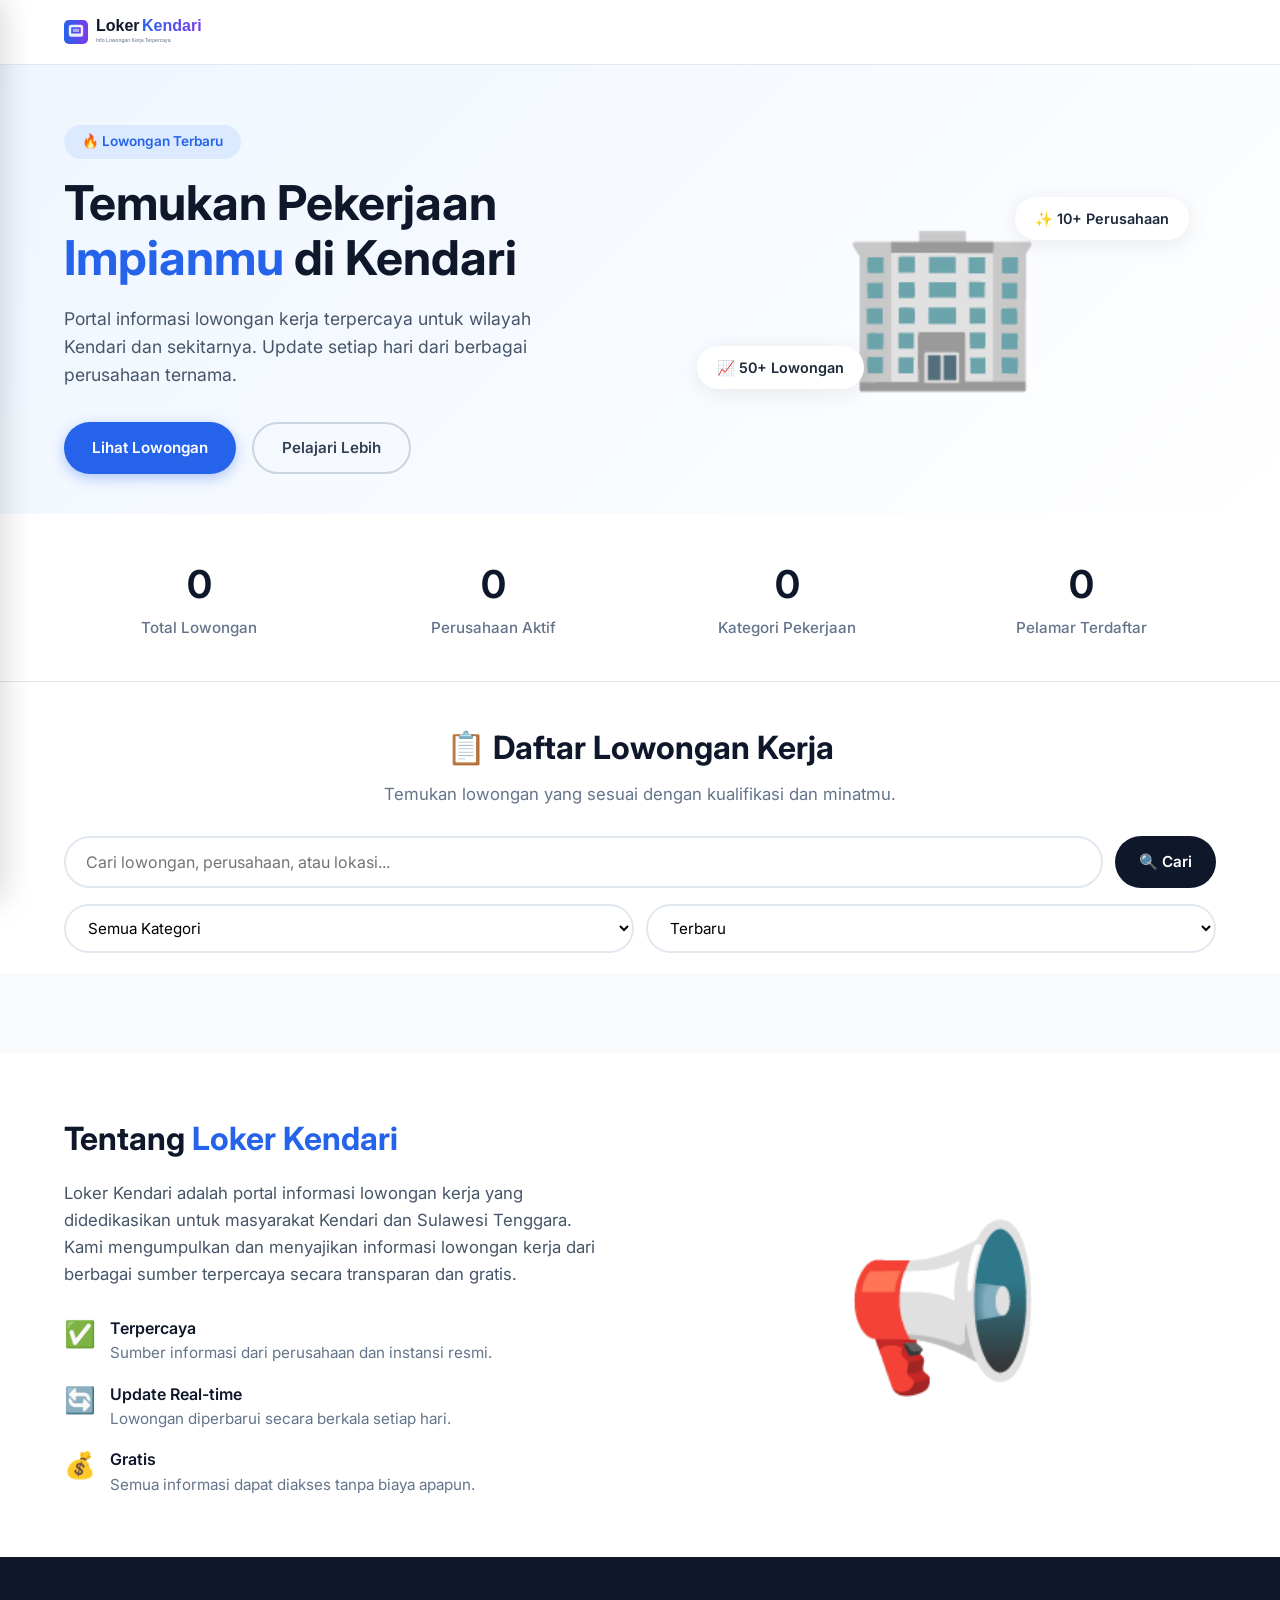
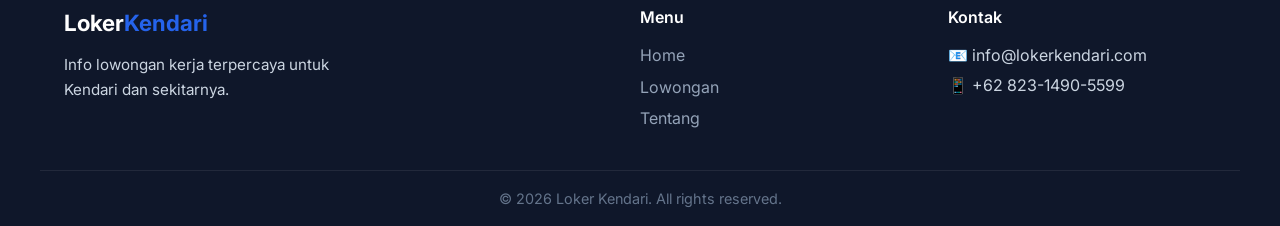
==== commit 9645b46f: "Update index.html" ====
--- a/index.html
+++ b/index.html
@@ -17,10 +17,10 @@
     <div id="app"></div>
 
     <!-- 1. Loader: memuat komponen HTML dari folder components/ -->
-    <script src="loader.js"></script>
+    <script src="js/core/loader.js"></script>
 
     <!-- 2. Error Handler: mendeteksi dan melaporkan error (development) -->
-    <script src="error-handler.js"></script>
+    <script src="js/core/error-handler.js"></script>
 
     <!-- 3. Script utama: logika interaktif (ES Module) -->
     <script type="module" src="script.js"></script>
--- a/style.css
+++ b/style.css
@@ -1,5 +1,16 @@
-/* ===== FILE INDUK CSS ===== */
-@import url('css/base.css');
-@import url('css/layout.css');
-@import url('css/components.css');
-@import url('css/responsive.css');+/* ============================================================
+   STYLE.CSS - FILE INDUK CSS
+   ============================================================ */
+
+@import url('css/01-reset.css');
+@import url('css/02-layout-navbar.css');
+@import url('css/03-layout-hero.css');
+@import url('css/04-layout-stats.css');
+@import url('css/05-layout-about.css');
+@import url('css/06-layout-footer.css');
+@import url('css/07-components-buttons.css');
+@import url('css/08-components-filter.css');
+@import url('css/09-components-jobs.css');
+@import url('css/10-components-modal.css');
+@import url('css/11-components-sidebar.css');
+@import url('css/12-responsive.css');
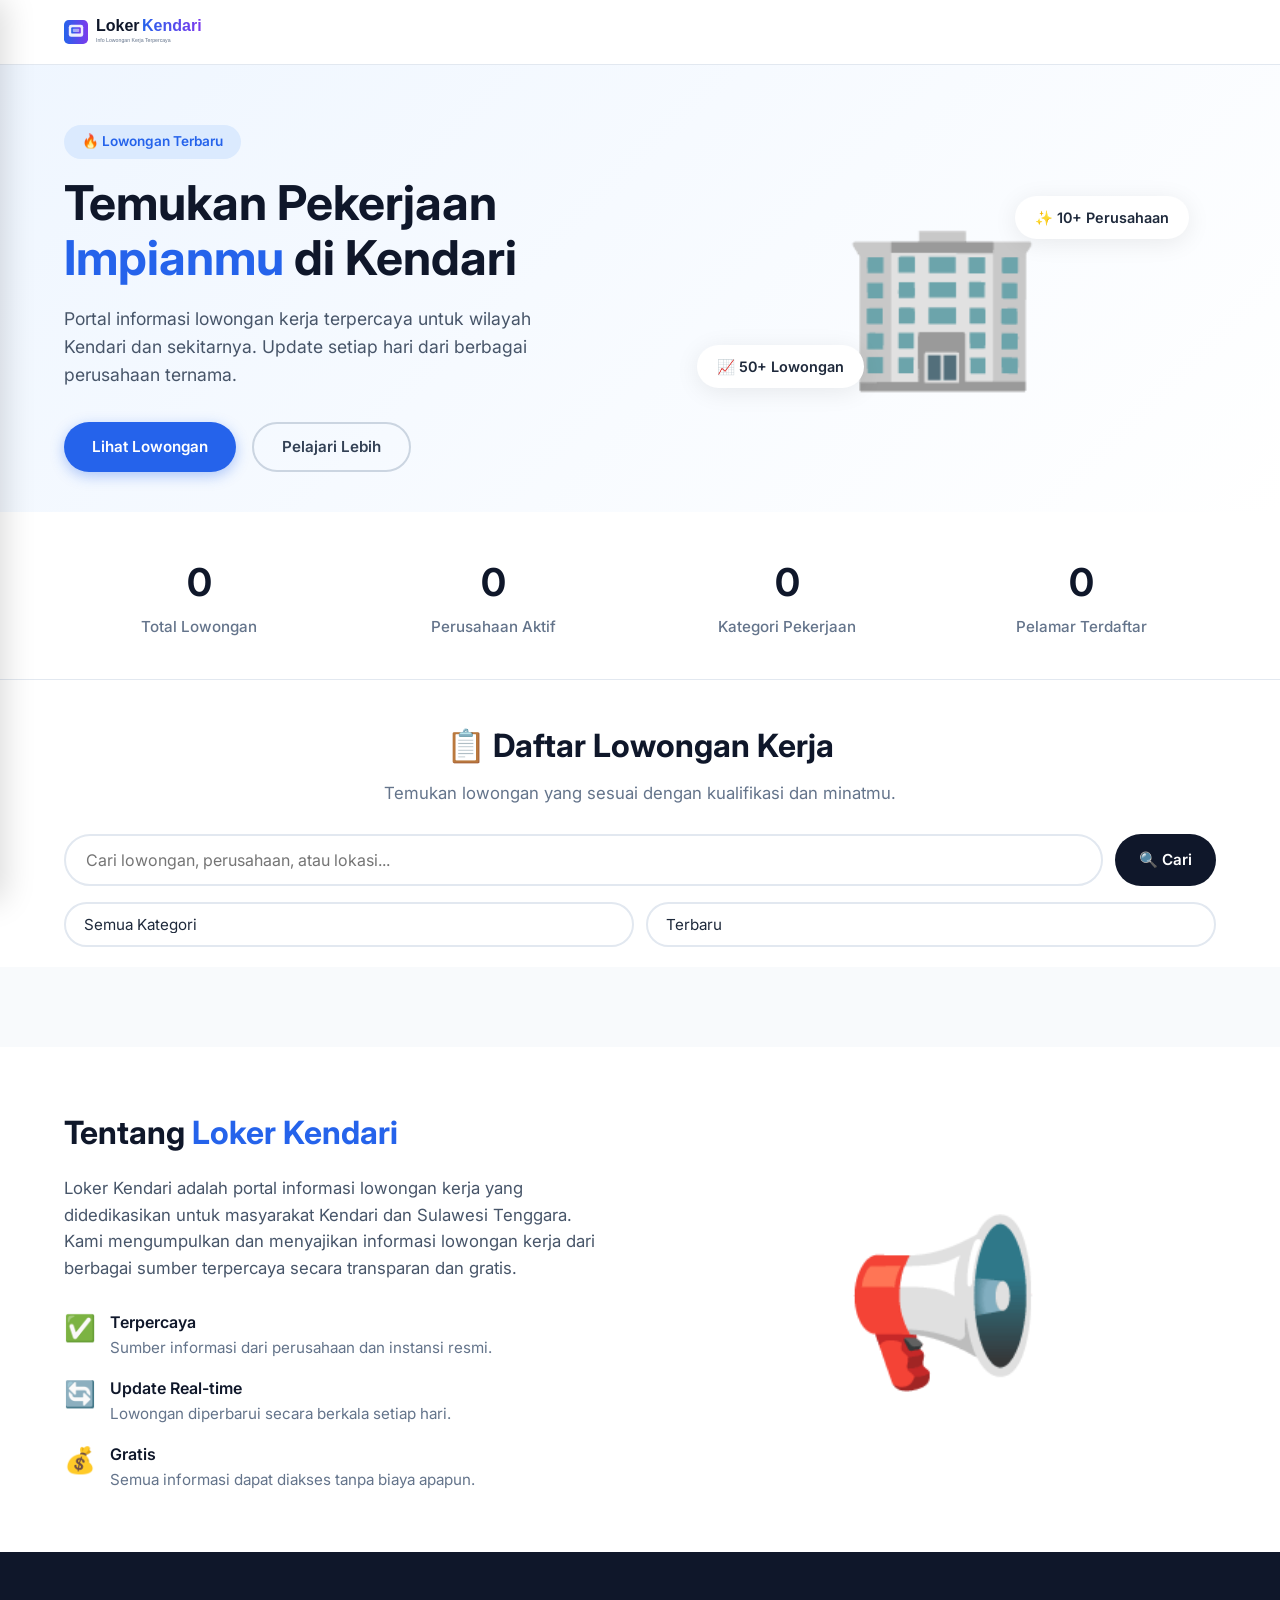
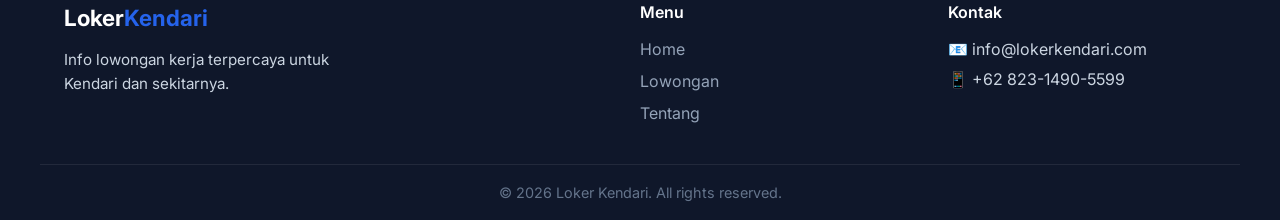
==== commit 97127ce5: "Update index.html" ====
--- a/index.html
+++ b/index.html
@@ -5,15 +5,19 @@
     <meta name="viewport" content="width=device-width, initial-scale=1.0" />
     <title>Loker Kendari - Info Lowongan Kerja Kendari Terbaru</title>
     <meta name="description" content="Info lowongan kerja terbaru di Kendari, Sulawesi Tenggara." />
+    
+    <!-- 1. CSS Utama (Mengimpor semua modul dari css/ & design-system/) -->
     <link rel="stylesheet" href="style.css" />
+    
+    <!-- 2. Font & Ikon -->
     <link rel="preconnect" href="https://fonts.googleapis.com" />
     <link rel="preconnect" href="https://fonts.gstatic.com" crossorigin />
     <link href="https://fonts.googleapis.com/css2?family=Inter:opsz,wght@14..32,400;14..32,500;14..32,600;14..32,700&display=swap" rel="stylesheet" />
+    <link rel="stylesheet" href="https://cdnjs.cloudflare.com/ajax/libs/font-awesome/6.5.0/css/all.min.css" />
     <link rel="icon" href="data:image/svg+xml,<svg xmlns='http://www.w3.org/2000/svg' viewBox='0 0 100 100'><text y='.9em' font-size='90'>💼</text></svg>" />
-    <link rel="stylesheet" href="https://cdnjs.cloudflare.com/ajax/libs/font-awesome/6.5.0/css/all.min.css" />
 </head>
 <body>
-    <!-- Semua komponen akan dimuat di sini oleh loader.js -->
+    <!-- Tempat semua komponen dimuat oleh loader.js -->
     <div id="app"></div>
 
     <!-- 1. Loader: memuat komponen HTML dari folder components/ -->
--- a/style.css
+++ b/style.css
@@ -1,16 +1,59 @@
 /* ============================================================
-   STYLE.CSS - FILE INDUK CSS
+   STYLE.CSS - FILE INDUK (Mengimpor Semua Modul CSS)
+   ============================================================
+   Versi: P.1.3 / D.1.2
    ============================================================ */
 
+/* ============================================================
+   1. DESIGN SYSTEM — TOKENS (Variabel Dasar)
+   ============================================================ */
+@import url('css/design-system/tokens/typography.css');
+@import url('css/design-system/tokens/spacing.css');
+
+/* ============================================================
+   2. DESIGN SYSTEM — TEMA (Pilih salah satu)
+   ============================================================ */
+/* Default: Light Theme */
+@import url('css/design-system/tokens/theme-light.css');
+
+/* Aktifkan tema lain dengan mengganti import di atas:
+   @import url('css/design-system/tokens/theme-dark.css');
+   @import url('css/design-system/tokens/theme-modern.css');
+   @import url('css/design-system/tokens/theme-aqua.css');
+   ============================================================ */
+
+/* ============================================================
+   3. DESIGN SYSTEM — ELEMENTS (Komponen UI Dasar)
+   ============================================================ */
+@import url('css/design-system/elements/buttons.css');
+@import url('css/design-system/elements/inputs.css');
+@import url('css/design-system/elements/badges.css');
+@import url('css/design-system/elements/cards.css');
+
+/* ============================================================
+   4. RESET & BASE
+   ============================================================ */
 @import url('css/01-reset.css');
+
+/* ============================================================
+   5. LAYOUT (Navbar, Hero, Stats, About, Footer)
+   ============================================================ */
 @import url('css/02-layout-navbar.css');
 @import url('css/03-layout-hero.css');
 @import url('css/04-layout-stats.css');
 @import url('css/05-layout-about.css');
 @import url('css/06-layout-footer.css');
+
+/* ============================================================
+   6. KOMPONEN (Filter, Jobs, Modal, Sidebar)
+   ============================================================ */
 @import url('css/07-components-buttons.css');
 @import url('css/08-components-filter.css');
 @import url('css/09-components-jobs.css');
 @import url('css/10-components-modal.css');
 @import url('css/11-components-sidebar.css');
+
+/* ============================================================
+   7. RESPONSIVE (Semua Media Queries)
+   ============================================================ */
 @import url('css/12-responsive.css');
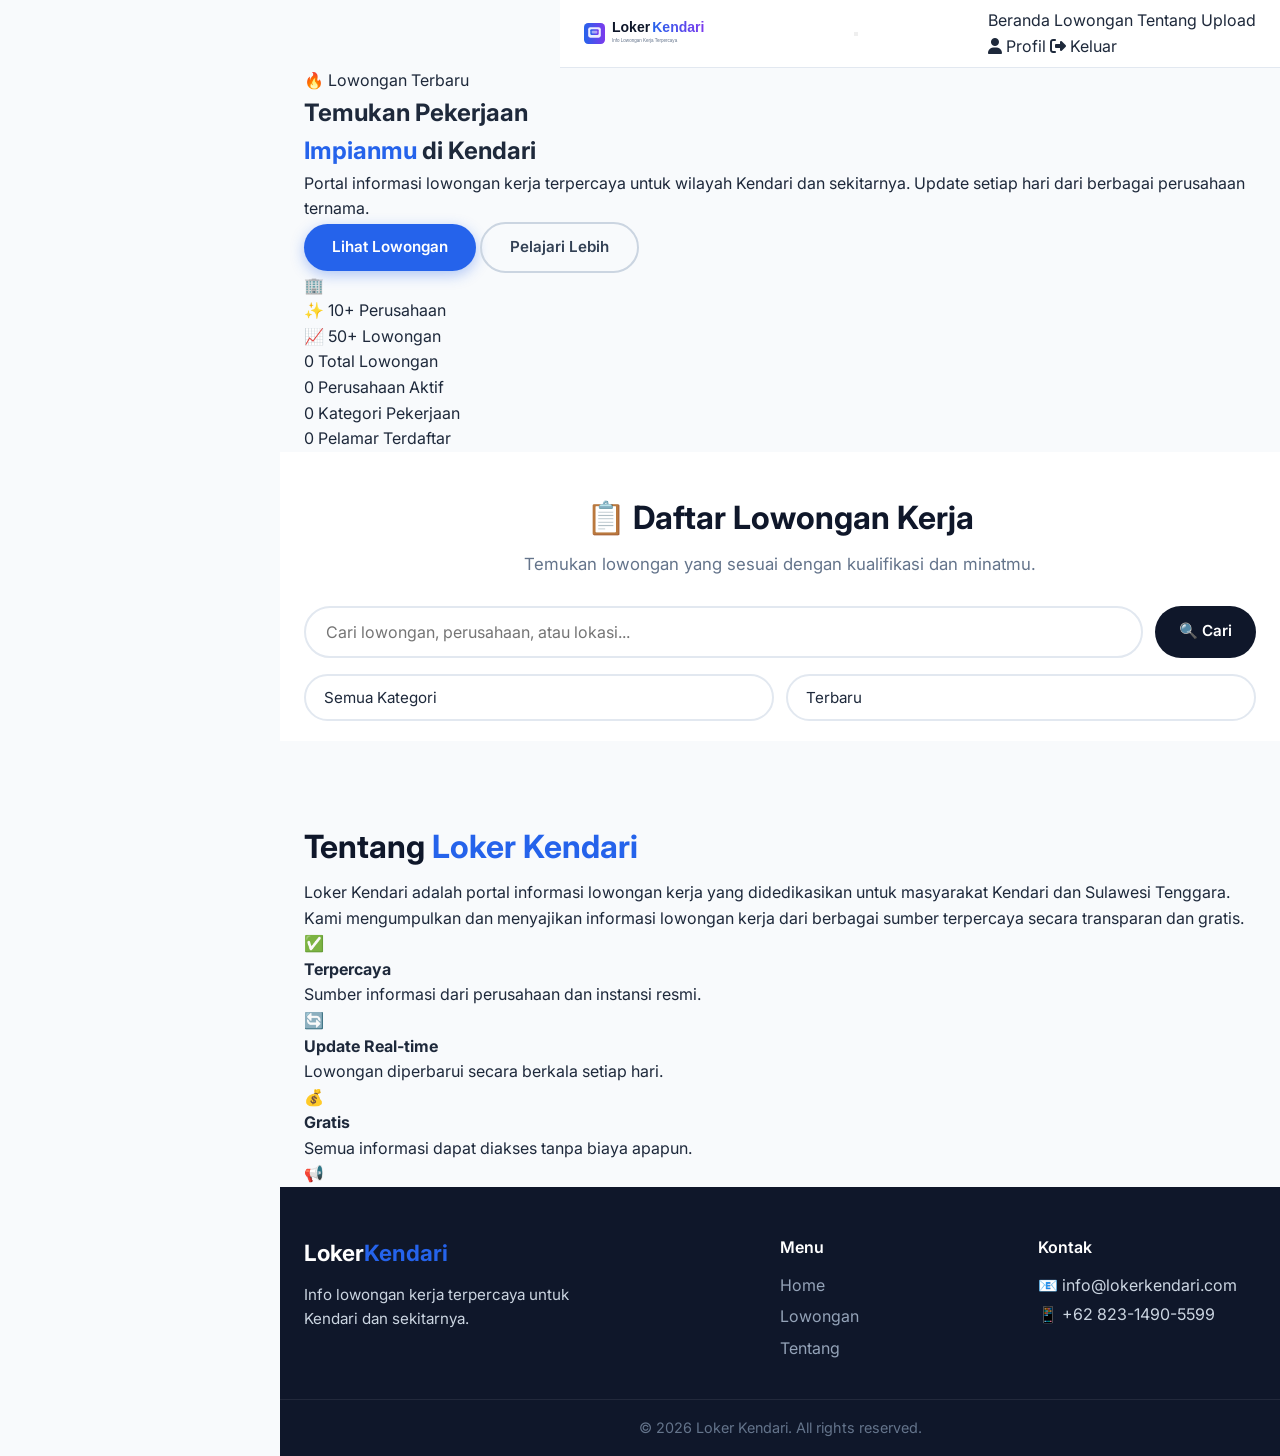
==== commit 4d2c9b4e: "Update index.html" ====
--- a/index.html
+++ b/index.html
@@ -4,29 +4,20 @@
     <meta charset="UTF-8" />
     <meta name="viewport" content="width=device-width, initial-scale=1.0" />
     <title>Loker Kendari - Info Lowongan Kerja Kendari Terbaru</title>
-    <meta name="description" content="Info lowongan kerja terbaru di Kendari, Sulawesi Tenggara." />
-    
-    <!-- 1. CSS Utama (Mengimpor semua modul dari css/ & design-system/) -->
     <link rel="stylesheet" href="style.css" />
-    
-    <!-- 2. Font & Ikon -->
     <link rel="preconnect" href="https://fonts.googleapis.com" />
     <link rel="preconnect" href="https://fonts.gstatic.com" crossorigin />
     <link href="https://fonts.googleapis.com/css2?family=Inter:opsz,wght@14..32,400;14..32,500;14..32,600;14..32,700&display=swap" rel="stylesheet" />
+    <link rel="icon" href="data:image/svg+xml,<svg xmlns='http://www.w3.org/2000/svg' viewBox='0 0 100 100'><text y='.9em' font-size='90'>💼</text></svg>" />
     <link rel="stylesheet" href="https://cdnjs.cloudflare.com/ajax/libs/font-awesome/6.5.0/css/all.min.css" />
-    <link rel="icon" href="data:image/svg+xml,<svg xmlns='http://www.w3.org/2000/svg' viewBox='0 0 100 100'><text y='.9em' font-size='90'>💼</text></svg>" />
 </head>
 <body>
-    <!-- Tempat semua komponen dimuat oleh loader.js -->
     <div id="app"></div>
 
-    <!-- 1. Loader: memuat komponen HTML dari folder components/ -->
-    <script src="js/core/loader.js"></script>
-
-    <!-- 2. Error Handler: mendeteksi dan melaporkan error (development) -->
+    <!-- Error Handler -->
     <script src="js/core/error-handler.js"></script>
 
-    <!-- 3. Script utama: logika interaktif (ES Module) -->
+    <!-- Script utama (ES Module) -->
     <script type="module" src="script.js"></script>
 </body>
 </html>
--- a/style.css
+++ b/style.css
@@ -1,59 +1,34 @@
 /* ============================================================
-   STYLE.CSS - FILE INDUK (Mengimpor Semua Modul CSS)
-   ============================================================
+   STYLE.CSS - FILE INDUK CSS
    Versi: P.1.3 / D.1.2
    ============================================================ */
 
-/* ============================================================
-   1. DESIGN SYSTEM — TOKENS (Variabel Dasar)
-   ============================================================ */
+/* 1. DESIGN SYSTEM — TOKENS */
 @import url('css/design-system/tokens/typography.css');
 @import url('css/design-system/tokens/spacing.css');
 
-/* ============================================================
-   2. DESIGN SYSTEM — TEMA (Pilih salah satu)
-   ============================================================ */
-/* Default: Light Theme */
+/* 2. DESIGN SYSTEM — TEMA (Default: Light) */
 @import url('css/design-system/tokens/theme-light.css');
 
-/* Aktifkan tema lain dengan mengganti import di atas:
-   @import url('css/design-system/tokens/theme-dark.css');
-   @import url('css/design-system/tokens/theme-modern.css');
-   @import url('css/design-system/tokens/theme-aqua.css');
-   ============================================================ */
-
-/* ============================================================
-   3. DESIGN SYSTEM — ELEMENTS (Komponen UI Dasar)
-   ============================================================ */
+/* 3. DESIGN SYSTEM — ELEMENTS */
 @import url('css/design-system/elements/buttons.css');
 @import url('css/design-system/elements/inputs.css');
 @import url('css/design-system/elements/badges.css');
 @import url('css/design-system/elements/cards.css');
 
-/* ============================================================
-   4. RESET & BASE
-   ============================================================ */
+/* 4. RESET & BASE */
 @import url('css/01-reset.css');
 
-/* ============================================================
-   5. LAYOUT (Navbar, Hero, Stats, About, Footer)
-   ============================================================ */
+/* 5. LAYOUT (Navbar & Footer) */
 @import url('css/02-layout-navbar.css');
-@import url('css/03-layout-hero.css');
-@import url('css/04-layout-stats.css');
-@import url('css/05-layout-about.css');
 @import url('css/06-layout-footer.css');
 
-/* ============================================================
-   6. KOMPONEN (Filter, Jobs, Modal, Sidebar)
-   ============================================================ */
+/* 6. KOMPONEN */
 @import url('css/07-components-buttons.css');
 @import url('css/08-components-filter.css');
 @import url('css/09-components-jobs.css');
 @import url('css/10-components-modal.css');
-@import url('css/11-components-sidebar.css');
+@import url('css/11-components-sidebar.css');  // ← TAMBAHKAN INI!
 
-/* ============================================================
-   7. RESPONSIVE (Semua Media Queries)
-   ============================================================ */
+/* 7. RESPONSIVE */
 @import url('css/12-responsive.css');
